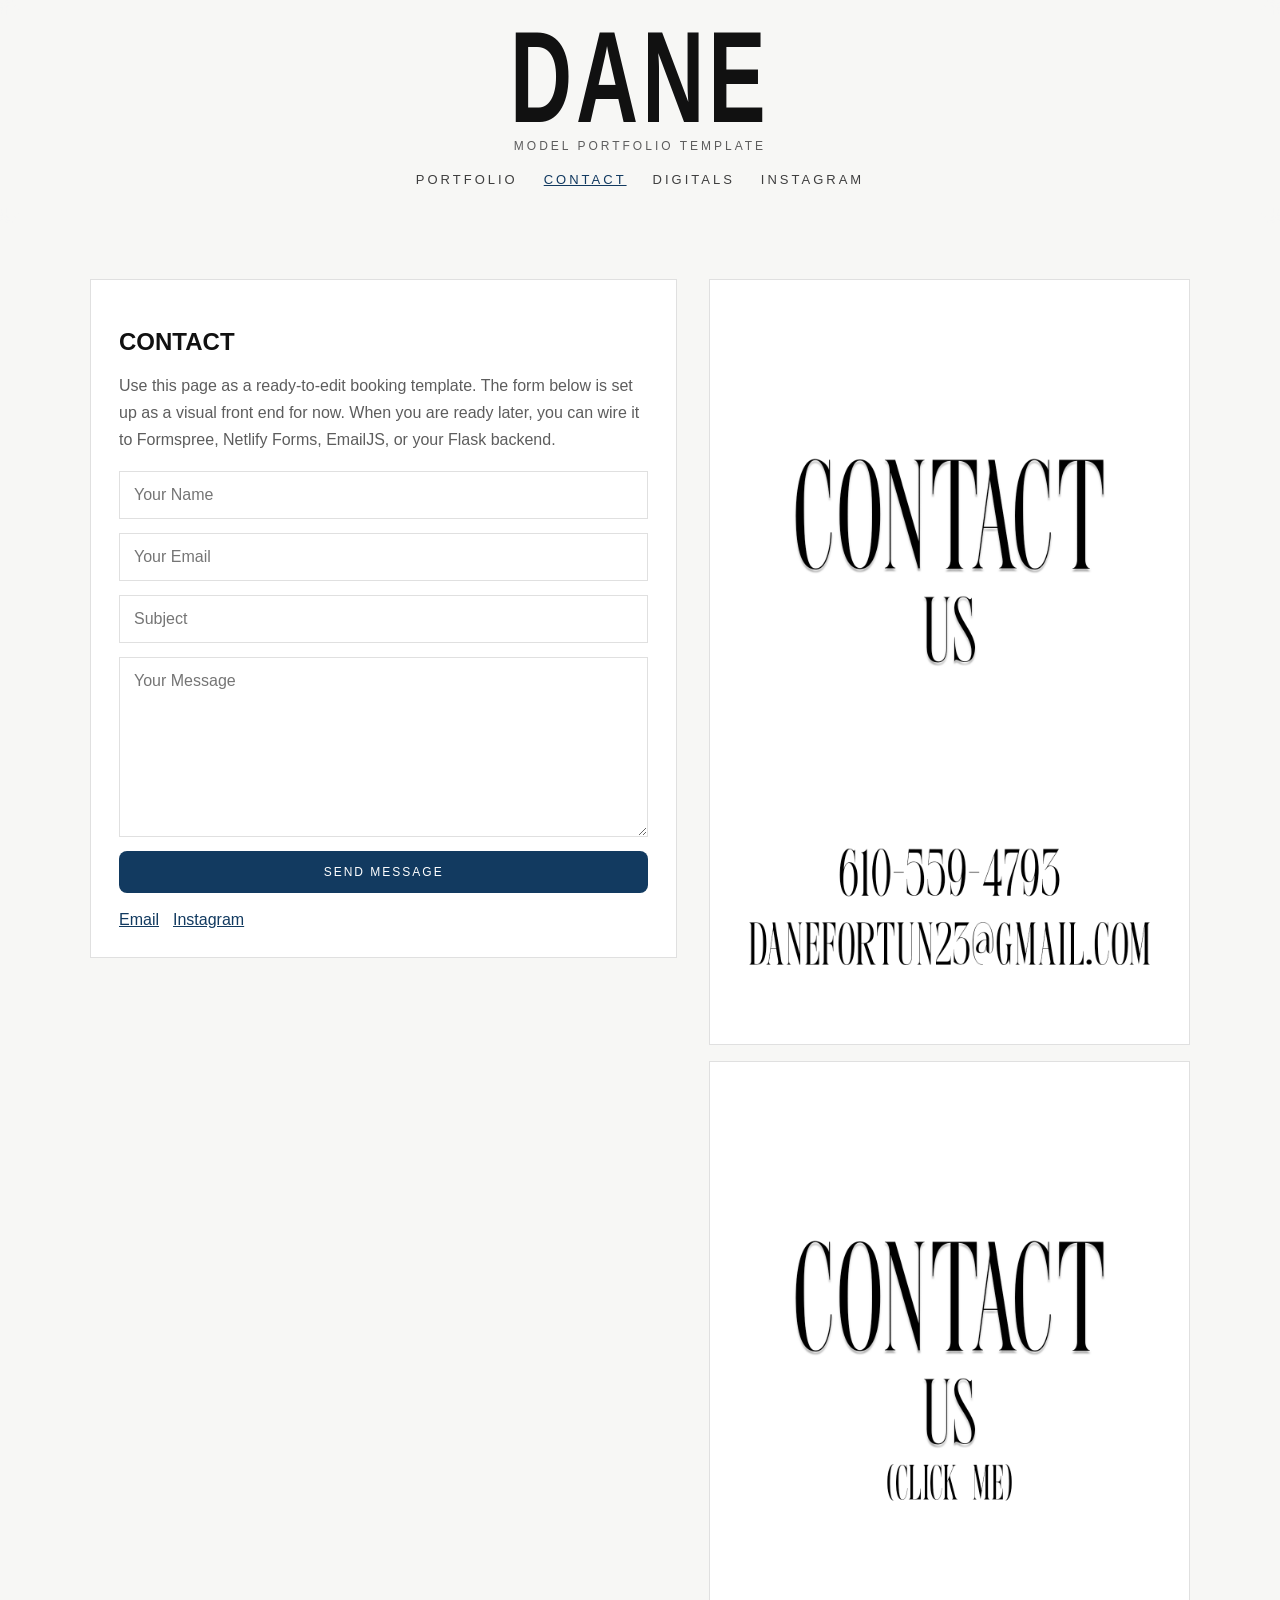
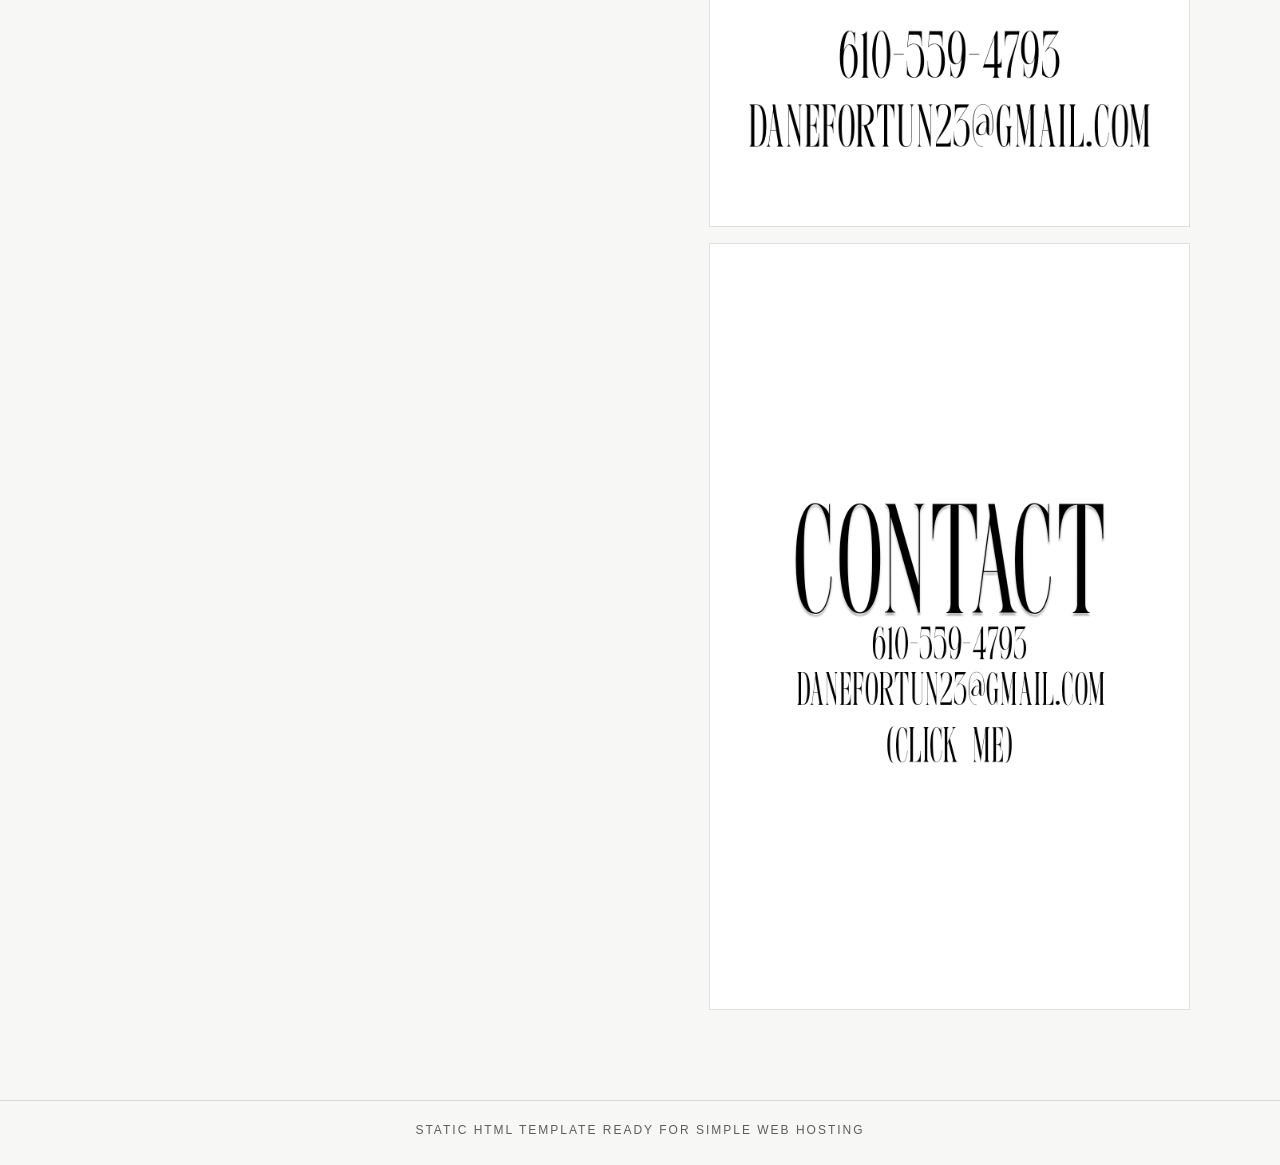
==== contact.html @ e7c82180 "initial static site" ====
<!DOCTYPE html>
<html lang="en">
<head>
  <meta charset="UTF-8">
  <meta name="viewport" content="width=device-width, initial-scale=1.0">
  <title>Contact | Dane</title>
  <link rel="icon" href="assets/favicon.ico">
  <link rel="stylesheet" href="styles.css">
</head>
<body>
<div class="site-shell">
<header class="site-header">
  <div class="container">
    <a class="wordmark" href="index.html"><h1>DANE</h1></a>
    <p class="top-note">MODEL PORTFOLIO TEMPLATE</p>
    <nav class="navbar">
      <a class="" href="index.html">PORTFOLIO</a>
      <a class="active" href="contact.html">CONTACT</a>
      <a class="" href="digitals.html">DIGITALS</a>
      <a href="https://www.instagram.com/danefortun" target="_blank" rel="noopener">INSTAGRAM</a>
    </nav>
  </div>
</header>
<main>

<section class="contact-grid fade-in">
  <div class="panel">
    <h2>CONTACT</h2>
    <p>Use this page as a ready-to-edit booking template. The form below is set up as a visual front end for now. When you are ready later, you can wire it to Formspree, Netlify Forms, EmailJS, or your Flask backend.</p>
    <form class="form-grid" action="mailto:danefortun23@gmail.com" method="post" enctype="text/plain">
      <input class="input" type="text" name="name" placeholder="Your Name" required>
      <input class="input" type="email" name="email" placeholder="Your Email" required>
      <input class="input" type="text" name="subject" placeholder="Subject" required>
      <textarea name="message" placeholder="Your Message" required></textarea>
      <button class="button" type="submit">Send Message</button>
    </form>
    <div class="direct-links">
      <a href="mailto:danefortun23@gmail.com">Email</a>
      <a href="https://www.instagram.com/danefortun" target="_blank" rel="noopener">Instagram</a>
    </div>
  </div>
  <div class="contact-cards">
    <img src="assets/contactcarddane.png" alt="Contact card 1">
    <img src="assets/contactcarddane2.png" alt="Contact card 2">
    <img src="assets/contactcarddane3.png" alt="Contact card 3">
  </div>
</section>

</main>
<footer class="site-footer">STATIC HTML TEMPLATE READY FOR SIMPLE WEB HOSTING</footer>
</div>
<script src="main.js"></script>
</body>
</html>
---- styles.css ----
:root {
  --bg: #f7f7f5;
  --paper: #ffffff;
  --text: #111111;
  --muted: #5d5d5d;
  --line: rgba(0,0,0,0.12);
  --accent: #123a60;
  --max: 1280px;
}
* { box-sizing: border-box; }
html { scroll-behavior: smooth; }
body {
  margin: 0;
  font-family: Arial, Helvetica, sans-serif;
  color: var(--text);
  background: var(--bg);
  text-align: center;
}
a { color: inherit; }
img { max-width: 100%; display: block; }
.site-shell { min-height: 100vh; display: flex; flex-direction: column; }
main { flex: 1; }
.container { width: min(calc(100% - 32px), var(--max)); margin: 0 auto; }
.site-header {
  padding: 28px 0 12px;
  background: rgba(247,247,245,0.9);
  position: sticky; top: 0; z-index: 20;
  backdrop-filter: blur(8px);
}
.wordmark {
  text-decoration: none;
  display: inline-block;
  color: var(--text);
}
.wordmark h1 {
  margin: 0;
  font-size: clamp(44px, 8vw, 86px);
  letter-spacing: 4px;
  font-weight: 700;
  transform: scaleY(1.5);
}
.top-note {
  margin: 12px 0 0;
  color: var(--muted);
  letter-spacing: 3px;
  font-size: 12px;
}
.navbar {
  display: flex; justify-content: center; gap: 26px; flex-wrap: wrap;
  padding: 18px 12px 24px; border-top: 1px solid transparent;
}
.navbar a {
  text-decoration: none; letter-spacing: 3px; font-size: 13px; opacity: .8;
}
.navbar a:hover, .navbar a.active { color: var(--accent); text-decoration: underline; opacity: 1; }
.hero {
  display: grid; grid-template-columns: minmax(320px, 560px) minmax(260px, 360px);
  gap: 64px; align-items: center; justify-content: center;
  width: min(calc(100% - 32px), 1160px); margin: 42px auto 72px;
  padding: 26px; border: 1px solid var(--line); background: var(--paper);
}
.hero-photo-wrap { position: relative; overflow: hidden; }
.hero-photo-wrap img { width: 100%; height: auto; }
.photo-credit {
  margin: 12px 0 0; text-align: left; letter-spacing: 2px; font-size: 12px;
}
.photo-credit a { text-decoration: none; }
.stats {
  text-align: left; display: grid; gap: 12px; letter-spacing: 2px; font-size: 15px;
}
.stats strong { display: inline-block; min-width: 110px; color: rgba(0,0,0,.55); }
.section { padding: 8px 0 80px; }
.section h2 {
  margin: 0 0 14px; font-size: 22px; letter-spacing: 4px; font-weight: 700;
}
.section-sub {
  width: min(calc(100% - 32px), 760px); margin: 0 auto 26px; line-height: 1.7; color: var(--muted);
}
.cta-line {
  width: min(calc(100% - 32px), 760px); margin: 18px auto 0; text-transform: uppercase;
  letter-spacing: 2px; font-weight: 700;
}
.signature-stack {
  position: relative; width: 220px; height: 130px; margin: 16px auto 0;
}
.signature-stack .eye {
  position: absolute; inset: 0 auto auto 32px; width: 120px; opacity: .45; filter: blur(1px);
}
.signature-stack .sig {
  position: absolute; inset: 28px auto auto 8px; width: 145px; opacity: .9;
}
.gallery-head { margin-bottom: 18px; }
.gallery-note { color: var(--muted); letter-spacing: 1.5px; line-height: 1.7; font-size: 13px; }
.scroller {
  display: grid; grid-auto-flow: column; grid-auto-columns: minmax(250px, 340px); gap: 28px;
  overflow-x: auto; padding: 28px; border: 1px solid var(--line); background: var(--paper);
  width: min(calc(100% - 32px), 1240px); margin: 0 auto; scroll-snap-type: x proximity;
  cursor: grab;
}
.scroller::-webkit-scrollbar { height: 10px; }
.scroller::-webkit-scrollbar-thumb { background: rgba(0,0,0,.15); }
.card { scroll-snap-align: start; }
.card img { width: 100%; height: 500px; object-fit: cover; background: #eee; }
.card p { margin: 10px 0 0; line-height: 1.5; color: var(--muted); font-size: 13px; }
.contact-grid {
  width: min(calc(100% - 32px), 1100px); margin: 56px auto 90px;
  display: grid; grid-template-columns: 1.1fr .9fr; gap: 32px; align-items: start;
}
.panel { background: var(--paper); border: 1px solid var(--line); padding: 28px; text-align: left; }
.panel h2 { text-align: left; margin-bottom: 10px; }
.panel p { color: var(--muted); line-height: 1.7; }
.form-grid { display: grid; gap: 14px; margin-top: 18px; }
.input, textarea {
  width: 100%; padding: 14px 14px; border: 1px solid var(--line); background: #fff; font: inherit;
}
textarea { min-height: 180px; resize: vertical; }
.button {
  display: inline-block; background: var(--accent); color: #fff; text-decoration: none;
  padding: 14px 18px; border-radius: 8px; border: 0; letter-spacing: 2px; text-transform: uppercase;
  font-size: 12px; cursor: pointer;
}
.contact-cards { display: grid; gap: 16px; }
.contact-cards img { width: 100%; border: 1px solid var(--line); background: #fff; }
.direct-links { display: flex; flex-wrap: wrap; gap: 14px; margin-top: 18px; }
.direct-links a { color: var(--accent); }
.digitals-grid {
  width: min(calc(100% - 32px), 1180px); margin: 40px auto 90px;
  display: grid; gap: 22px; grid-template-columns: repeat(2, minmax(0, 1fr));
}
.digital-card { background: var(--paper); border: 1px solid var(--line); padding: 16px; }
.digital-card img { width: 100%; height: auto; }
.digital-caption { margin-top: 10px; color: var(--muted); font-size: 13px; letter-spacing: 1px; }
.site-footer {
  padding: 22px 16px 28px; border-top: 1px solid var(--line); color: var(--muted); font-size: 12px; letter-spacing: 2px;
}
.fade-in { opacity: 0; transform: translateY(30px); transition: opacity .9s ease, transform .9s ease; }
.fade-in.visible { opacity: 1; transform: translateY(0); }
@media (max-width: 900px) {
  .hero, .contact-grid { grid-template-columns: 1fr; gap: 28px; }
  .stats { text-align: center; }
  .stats strong { min-width: 96px; }
  .digitals-grid { grid-template-columns: 1fr; }
}
@media (max-width: 640px) {
  .hero { padding: 16px; margin-top: 24px; }
  .navbar { gap: 16px; }
  .card img { height: 360px; }
  .scroller { grid-auto-columns: minmax(220px, 82vw); padding: 18px; }
}
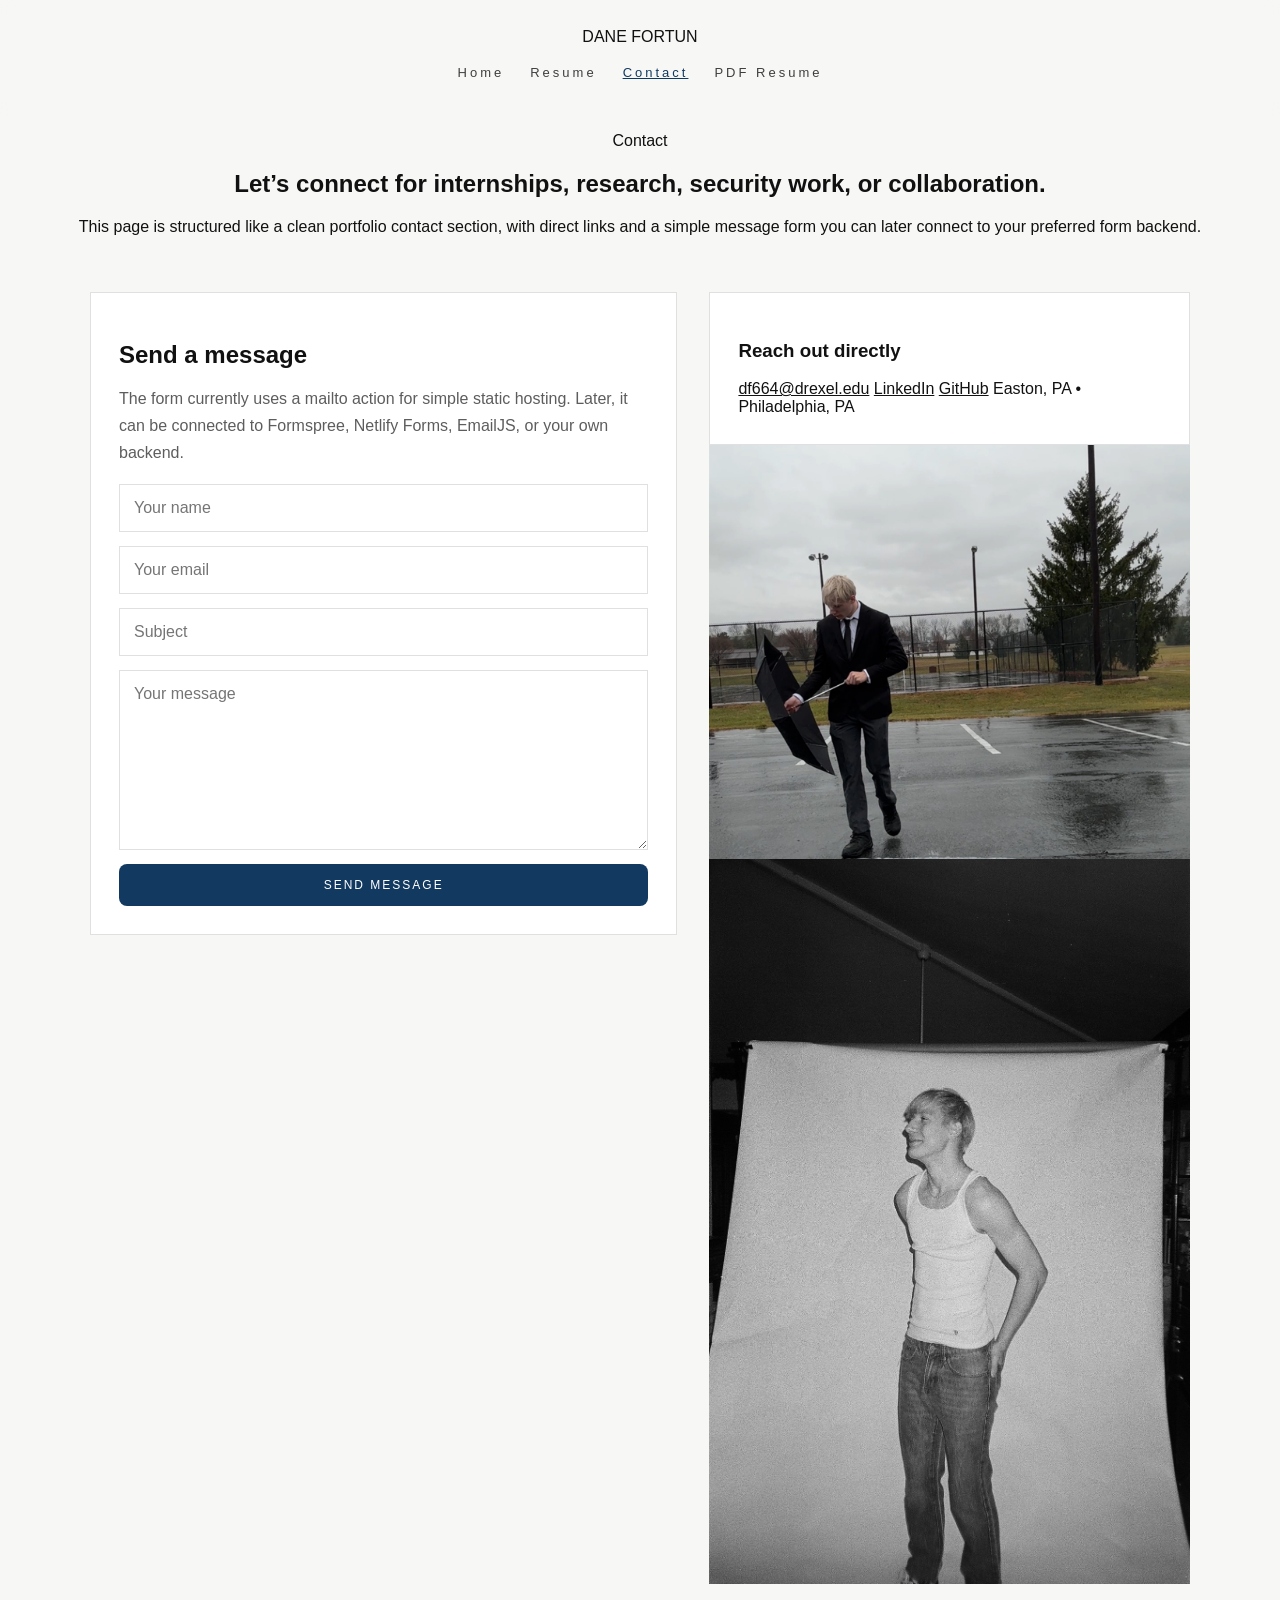
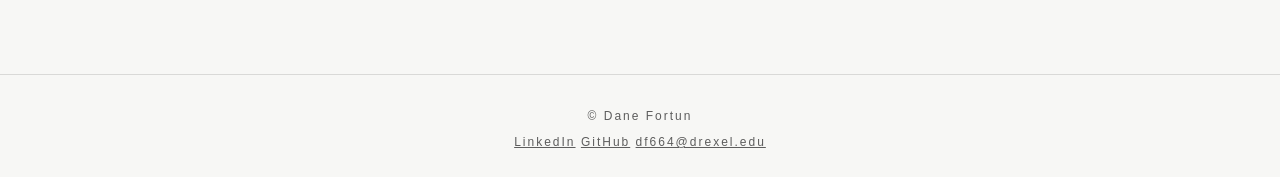
==== commit b558f36a: "Update contact.html" ====
--- a/contact.html
+++ b/contact.html
@@ -1,53 +1,83 @@
+
 <!DOCTYPE html>
 <html lang="en">
 <head>
   <meta charset="UTF-8">
   <meta name="viewport" content="width=device-width, initial-scale=1.0">
-  <title>Contact | Dane</title>
+  <title>Contact | Dane Fortun</title>
+  <meta name="description" content="Contact page for Dane Fortun.">
   <link rel="icon" href="assets/favicon.ico">
+  <link rel="preconnect" href="https://fonts.googleapis.com">
+  <link rel="preconnect" href="https://fonts.gstatic.com" crossorigin>
+  <link href="https://fonts.googleapis.com/css2?family=Inter:wght@400;500;600;700;800&family=Instrument+Serif:ital@0;1&display=swap" rel="stylesheet">
   <link rel="stylesheet" href="styles.css">
 </head>
 <body>
 <div class="site-shell">
 <header class="site-header">
-  <div class="container">
-    <a class="wordmark" href="index.html"><h1>DANE</h1></a>
-    <p class="top-note">MODEL PORTFOLIO TEMPLATE</p>
-    <nav class="navbar">
-      <a class="" href="index.html">PORTFOLIO</a>
-      <a class="active" href="contact.html">CONTACT</a>
-      <a class="" href="digitals.html">DIGITALS</a>
-      <a href="https://www.instagram.com/danefortun" target="_blank" rel="noopener">INSTAGRAM</a>
+  <div class="container header-inner">
+    <a class="wordmark" href="index.html">DANE FORTUN</a>
+    <nav class="navbar" aria-label="Primary navigation">
+      <a href="index.html">Home</a>
+      <a href="digitals.html">Resume</a>
+      <a class="active" href="contact.html">Contact</a>
+      <a href="assets/Dane-Fortun-Resume.pdf" target="_blank" rel="noopener">PDF Resume</a>
     </nav>
   </div>
 </header>
-<main>
 
-<section class="contact-grid fade-in">
-  <div class="panel">
-    <h2>CONTACT</h2>
-    <p>Use this page as a ready-to-edit booking template. The form below is set up as a visual front end for now. When you are ready later, you can wire it to Formspree, Netlify Forms, EmailJS, or your Flask backend.</p>
-    <form class="form-grid" action="mailto:danefortun23@gmail.com" method="post" enctype="text/plain">
-      <input class="input" type="text" name="name" placeholder="Your Name" required>
-      <input class="input" type="email" name="email" placeholder="Your Email" required>
-      <input class="input" type="text" name="subject" placeholder="Subject" required>
-      <textarea name="message" placeholder="Your Message" required></textarea>
-      <button class="button" type="submit">Send Message</button>
-    </form>
-    <div class="direct-links">
-      <a href="mailto:danefortun23@gmail.com">Email</a>
-      <a href="https://www.instagram.com/danefortun" target="_blank" rel="noopener">Instagram</a>
+<main class="container">
+  <section class="contact-hero fade-in">
+    <div>
+      <p class="eyebrow">Contact</p>
+      <h1>Let’s connect for internships, research, security work, or collaboration.</h1>
+      <p class="hero-text">This page is structured like a clean portfolio contact section, with direct links and a simple message form you can later connect to your preferred form backend.</p>
+    </div>
+  </section>
+
+  <section class="contact-grid fade-in">
+    <div class="panel">
+      <h2>Send a message</h2>
+      <p>The form currently uses a mailto action for simple static hosting. Later, it can be connected to Formspree, Netlify Forms, EmailJS, or your own backend.</p>
+      <form class="form-grid" action="mailto:df664@drexel.edu" method="post" enctype="text/plain">
+        <input class="input" type="text" name="name" placeholder="Your name" required>
+        <input class="input" type="email" name="email" placeholder="Your email" required>
+        <input class="input" type="text" name="subject" placeholder="Subject" required>
+        <textarea name="message" placeholder="Your message" required></textarea>
+        <button class="button" type="submit">Send message</button>
+      </form>
+    </div>
+
+    <div class="contact-side">
+      <article class="contact-card panel soft">
+        <h3>Reach out directly</h3>
+        <div class="contact-list">
+          <a href="mailto:df664@drexel.edu">df664@drexel.edu</a>
+          <a href="https://linkedin.com/in/danefortun" target="_blank" rel="noopener">LinkedIn</a>
+          <a href="https://github.com/danefortun" target="_blank" rel="noopener">GitHub</a>
+          <span>Easton, PA • Philadelphia, PA</span>
+        </div>
+      </article>
+      <article class="contact-photo-card">
+        <img src="assets/danesuit2.png" alt="Dane Fortun wearing a suit outdoors">
+      </article>
+      <article class="contact-photo-card secondary">
+        <img src="assets/danebw3.jpg" alt="Black and white portrait of Dane Fortun">
+      </article>
+    </div>
+  </section>
+</main>
+
+<footer class="site-footer">
+  <div class="container footer-inner">
+    <p>© <span id="year"></span> Dane Fortun</p>
+    <div class="footer-links">
+      <a href="https://linkedin.com/in/danefortun" target="_blank" rel="noopener">LinkedIn</a>
+      <a href="https://github.com/danefortun" target="_blank" rel="noopener">GitHub</a>
+      <a href="mailto:df664@drexel.edu">df664@drexel.edu</a>
     </div>
   </div>
-  <div class="contact-cards">
-    <img src="assets/contactcarddane.png" alt="Contact card 1">
-    <img src="assets/contactcarddane2.png" alt="Contact card 2">
-    <img src="assets/contactcarddane3.png" alt="Contact card 3">
-  </div>
-</section>
-
-</main>
-<footer class="site-footer">STATIC HTML TEMPLATE READY FOR SIMPLE WEB HOSTING</footer>
+</footer>
 </div>
 <script src="main.js"></script>
 </body>
